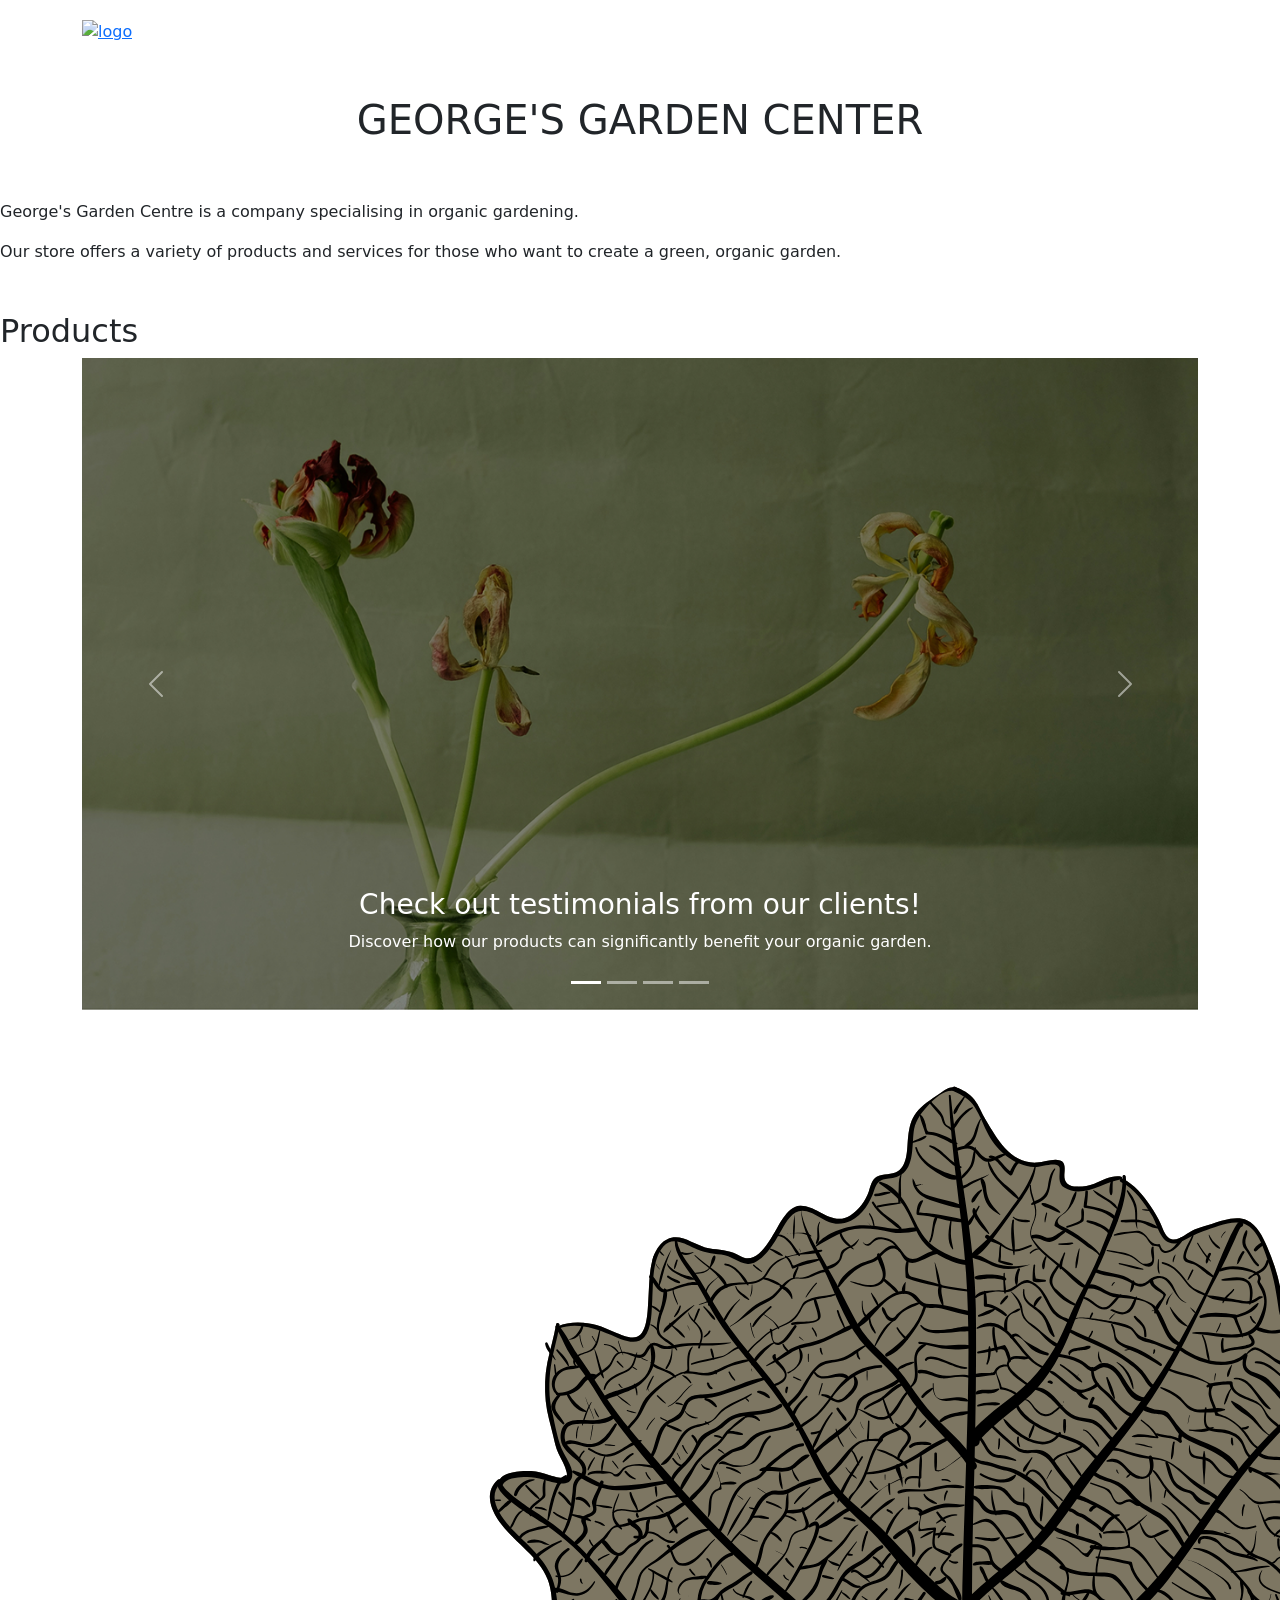
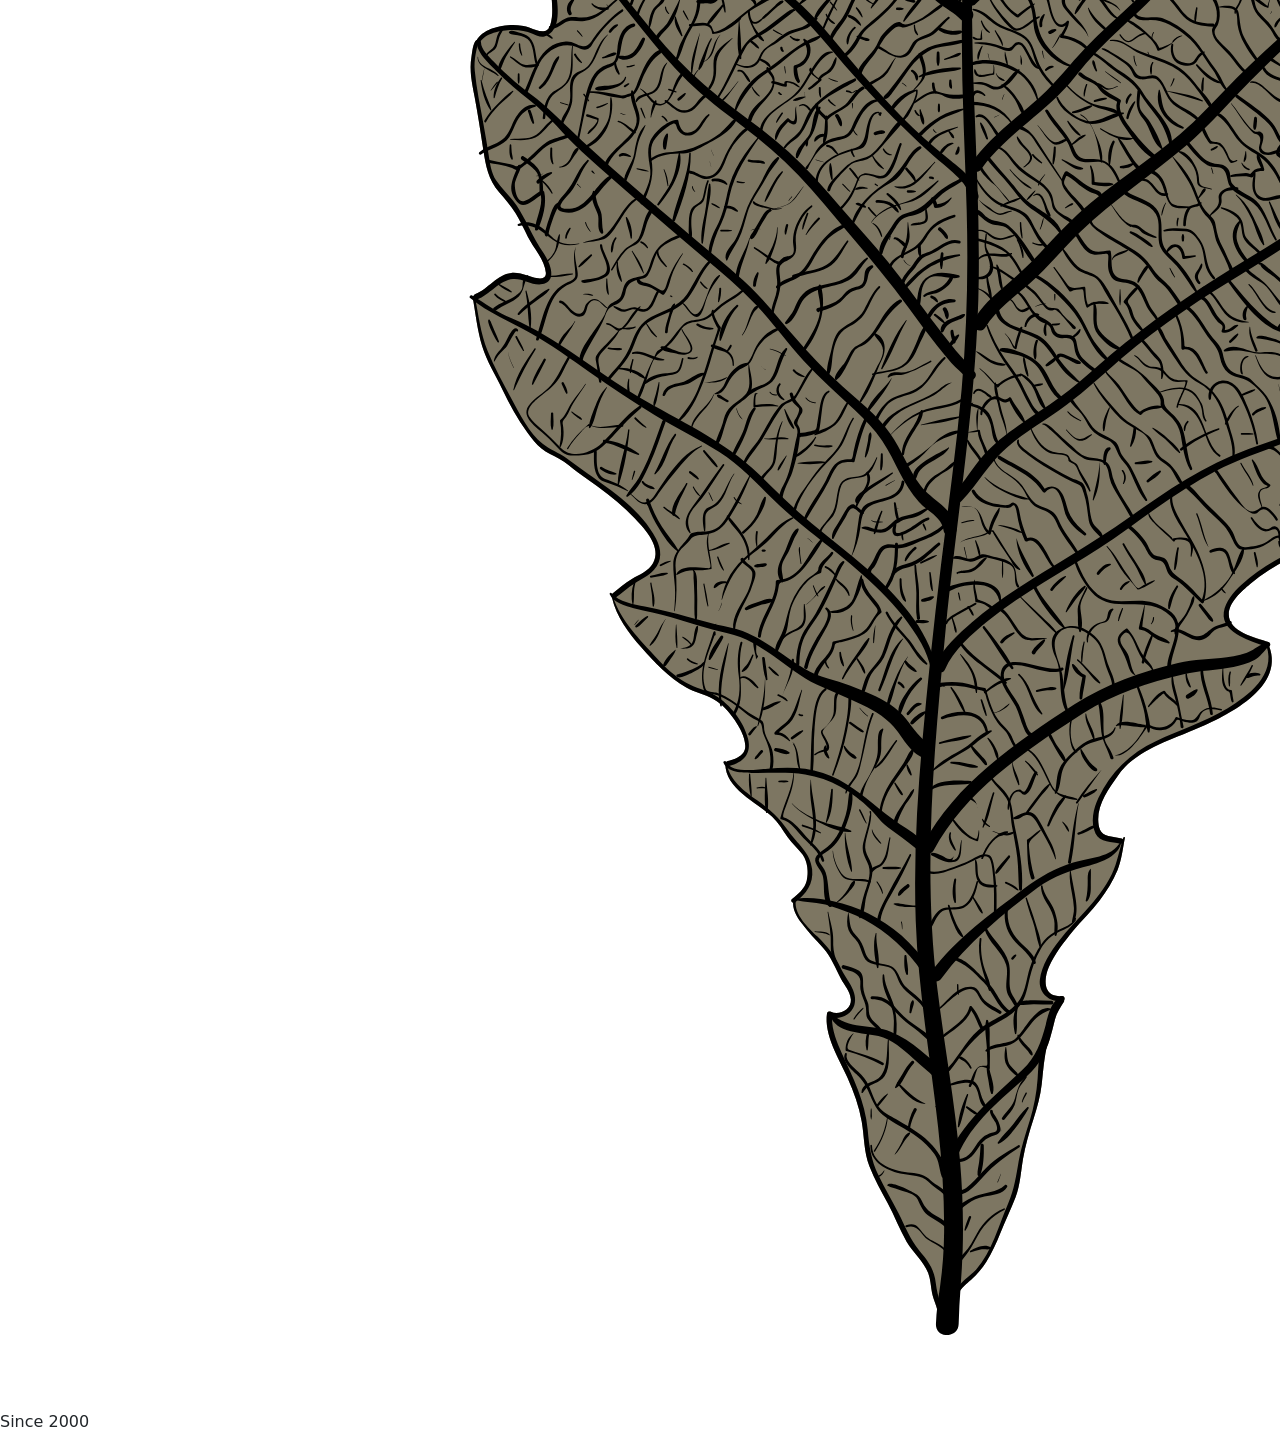
==== index.html @ 7729ed71 "feat: index page" ====
<!doctype html>
<html lang="en">

<head>
    <meta charset="utf-8">
    <meta name="viewport" content="width=device-width, initial-scale=1">
    <title>Georges Garden Center</title>
    <link href="scss/normalize.css" rel="stylesheet">
    <link href="https://cdn.jsdelivr.net/npm/bootstrap@5.3.8/dist/css/bootstrap.min.css" rel="stylesheet"
        integrity="sha384-sRIl4kxILFvY47J16cr9ZwB07vP4J8+LH7qKQnuqkuIAvNWLzeN8tE5YBujZqJLB" crossorigin="anonymous">
    <link href="scss/styles.css" rel="stylesheet">
</head>

<body>
    <nav class="navbar navbar-expand-lg navbar-dark fixed-top">
        <div class="container">
            <a class="logo" href="index.html">
                <img src="img/logo.pngX" alt="logo">
            </a>
            <div class="collapse navbar-collapse" id="navbarSupportedContent">
                <ul class="navbar-nav mb-2 ms-auto">
                    <li class="nav-item">
                        <a class="nav-link active" aria-current="page" href="index.html">HOME</a>
                    </li>
                    <li class="nav-item dropdown">
                        <a class="nav-link dropdown-toggle" href="#" role="button" data-bs-toggle="dropdown"
                            aria-expanded="false">
                            SHOP
                        </a>
                        <ul class="dropdown-menu">
                            <li><a class="dropdown-item" href="#">Plants</a></li>
                            <li><a class="dropdown-item" href="#">Pots</a></li>
                            <li><a class="dropdown-item" href="#">Garden tools</a></li>
                            <li><a class="dropdown-item" href="#">Gifts</a></li>
                            <li><a class="dropdown-item" href="#">Fertilisers</a></li>
                        </ul>
                    </li>
                    <li class="nav-item">
                        <a class="nav-link" href="about.html">ABOUT</a>
                    </li>
                    <li class="nav-item">
                        <a class="nav-link" href="contact.html">CONTACT</a>
                    </li>
                </ul>
            </div>
        </div>
    </nav>
    <header class="my-5">
        <div class="p-5 text-center hero">
            <h1>GEORGE'S GARDEN CENTER</h1>
        </div>
        <div class="header-about">
            <p>
                George's Garden Centre is a company specialising in organic gardening.
            </p>
            <p>
                Our store offers a variety of products and services for those who want to create a green, organic
                garden.
            </p>
        </div>
    </header>
    <main>
        <section class="products">
            <h2>Products</h2>
            <div class="product-cards">

            </div>
        </section><!-- Carousel section -->
        <section class="container">
            <div class="row">
                <div id="carouselExampleCaptions" class="carousel slide">
                    <div class="carousel-indicators">
                        <button type="button" data-bs-target="#carouselExampleCaptions" data-bs-slide-to="0"
                            class="active" aria-current="true" aria-label="Slide 1"></button>
                        <button type="button" data-bs-target="#carouselExampleCaptions" data-bs-slide-to="1"
                            aria-label="Slide 2"></button>
                        <button type="button" data-bs-target="#carouselExampleCaptions" data-bs-slide-to="2"
                            aria-label="Slide 3"></button>
                        <button type="button" data-bs-target="#carouselExampleCaptions" data-bs-slide-to="3"
                            aria-label="Slide 4"></button>
                    </div>
                    <div class="carousel-inner">
                        <div class="carousel-item active">
                            <img src="img/carousel/carousel1.png" class="d-block w-100"
                                alt="Weird upside down bear head">
                            <div class="carousel-caption d-none d-md-block">
                                <h3>Check out testimonials from our clients! </h3>
                                <p>Discover how our products can significantly benefit your organic garden.</p>
                            </div>
                        </div>
                        <div class="carousel-item">
                            <img src="img/carousel/carousel2.jpg" class="d-block w-100" alt="Clouds">
                            <div class="carousel-caption d-none d-md-block">
                                <h3>Britney Spears</h3>
                                <p>“I love how George’s Garden Centre makes organic gardening accessible and effective.
                                    I feel much more connected to nature.”</p>
                            </div>
                        </div>
                        <div class="carousel-item">
                            <img src="img/carousel/carousel3.jpg" class="d-block w-100" alt="Tiny camera">
                            <div class="carousel-caption d-none d-md-block">
                                <h3>Greta Thunberg</h3>
                                <p>“The sustainable approach of George’s Garden Centre shows that small actions can
                                    create a big environmental impact.”</p>
                            </div>
                        </div>
                        <div class="carousel-item">
                            <img src="img/carousel/carousel4.jpg" class="d-block w-100" alt="Tiny camera">
                            <div class="carousel-caption d-none d-md-block">
                                <h3>Tony Galati</h3>
                                <p>“If you want quality and results, this is the right place. Truly organic products,
                                    just the way I like it!” </p>
                            </div>
                        </div>
                    </div>
                    <button class="carousel-control-prev" type="button" data-bs-target="#carouselExampleCaptions"
                        data-bs-slide="prev">
                        <span class="carousel-control-prev-icon" aria-hidden="true"></span>
                        <span class="visually-hidden">Previous</span>
                    </button>
                    <button class="carousel-control-next" type="button" data-bs-target="#carouselExampleCaptions"
                        data-bs-slide="next">
                        <span class="carousel-control-next-icon" aria-hidden="true"></span>
                        <span class="visually-hidden">Next</span>
                    </button>
                </div>
            </div>
        </section>
    </main>
    <footer>
        <div class="footer">
            <img src="img/logo.png" alt="logo">
            <p>Since 2000</p>
        </div>
    </footer>
    <script src="https://cdn.jsdelivr.net/npm/bootstrap@5.3.8/dist/js/bootstrap.bundle.min.js"
        integrity="sha384-FKyoEForCGlyvwx9Hj09JcYn3nv7wiPVlz7YYwJrWVcXK/BmnVDxM+D2scQbITxI"
        crossorigin="anonymous"></script>
</body>

</html>
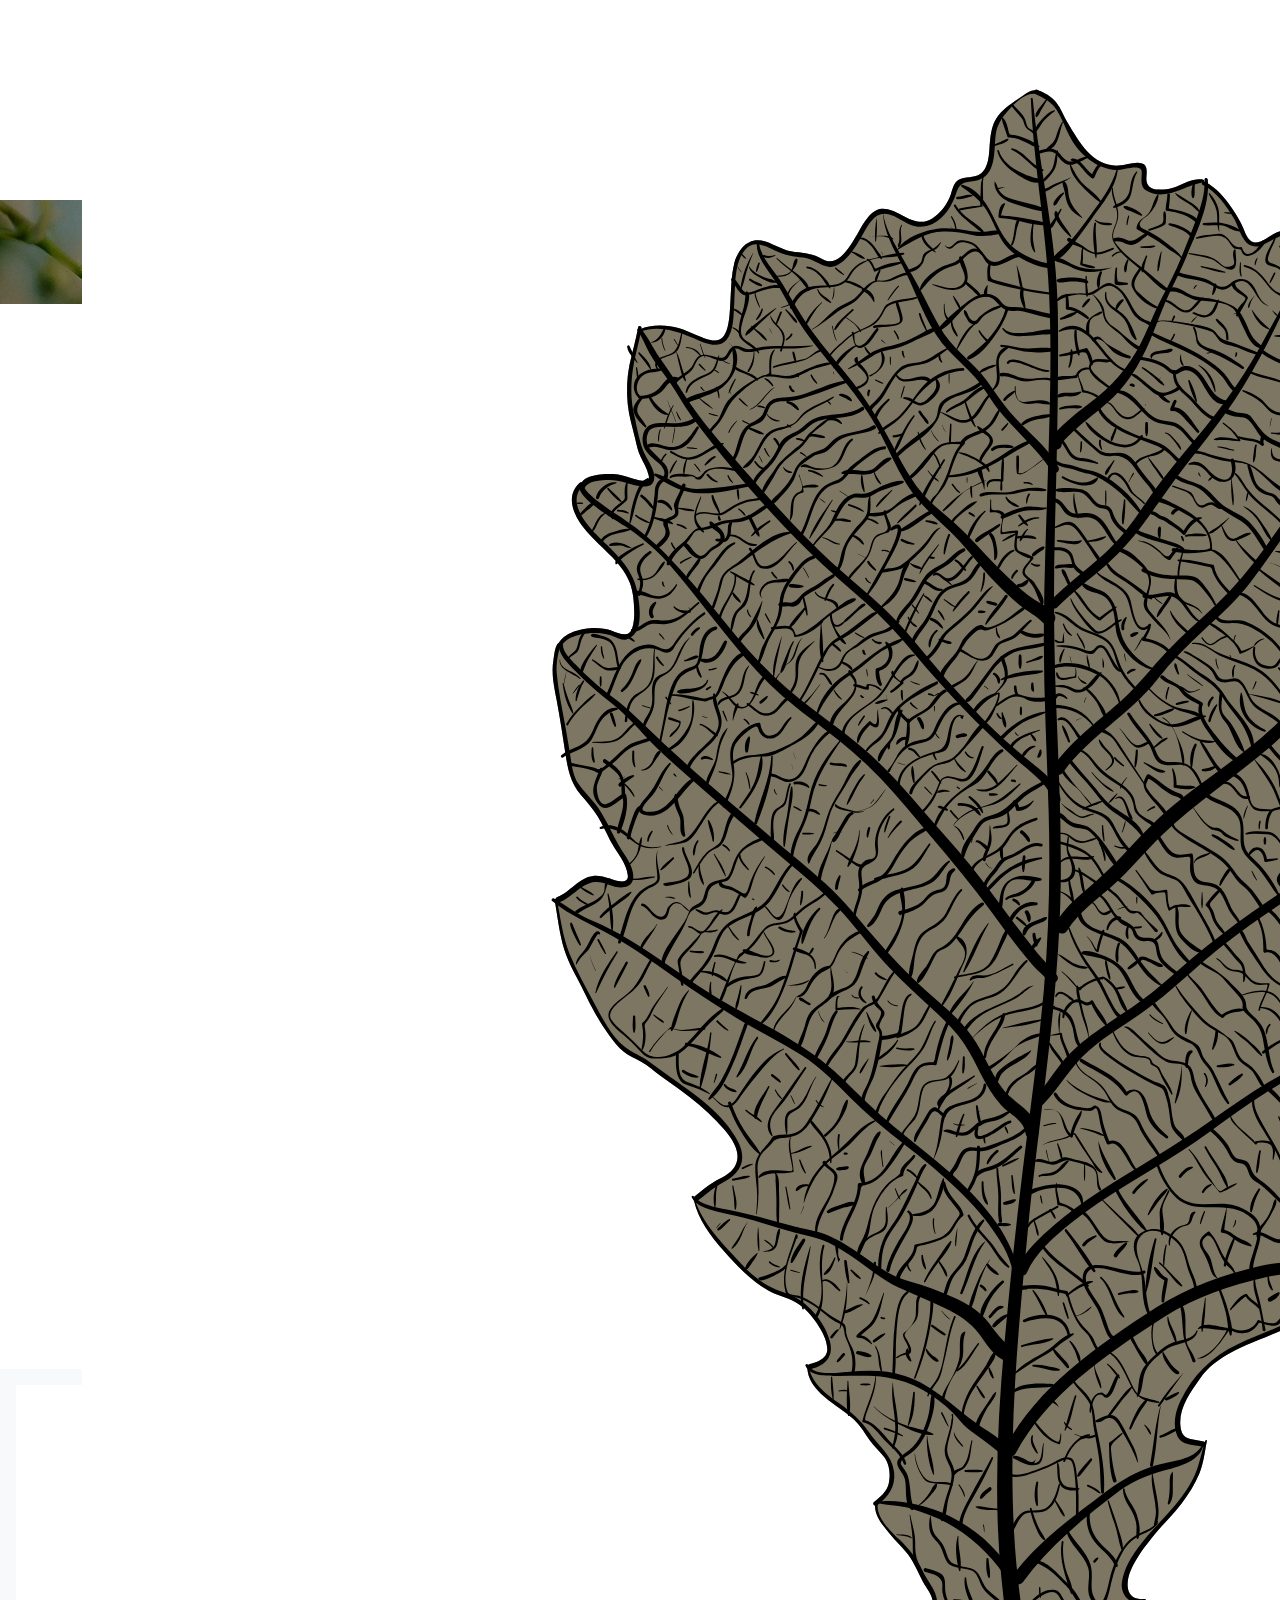
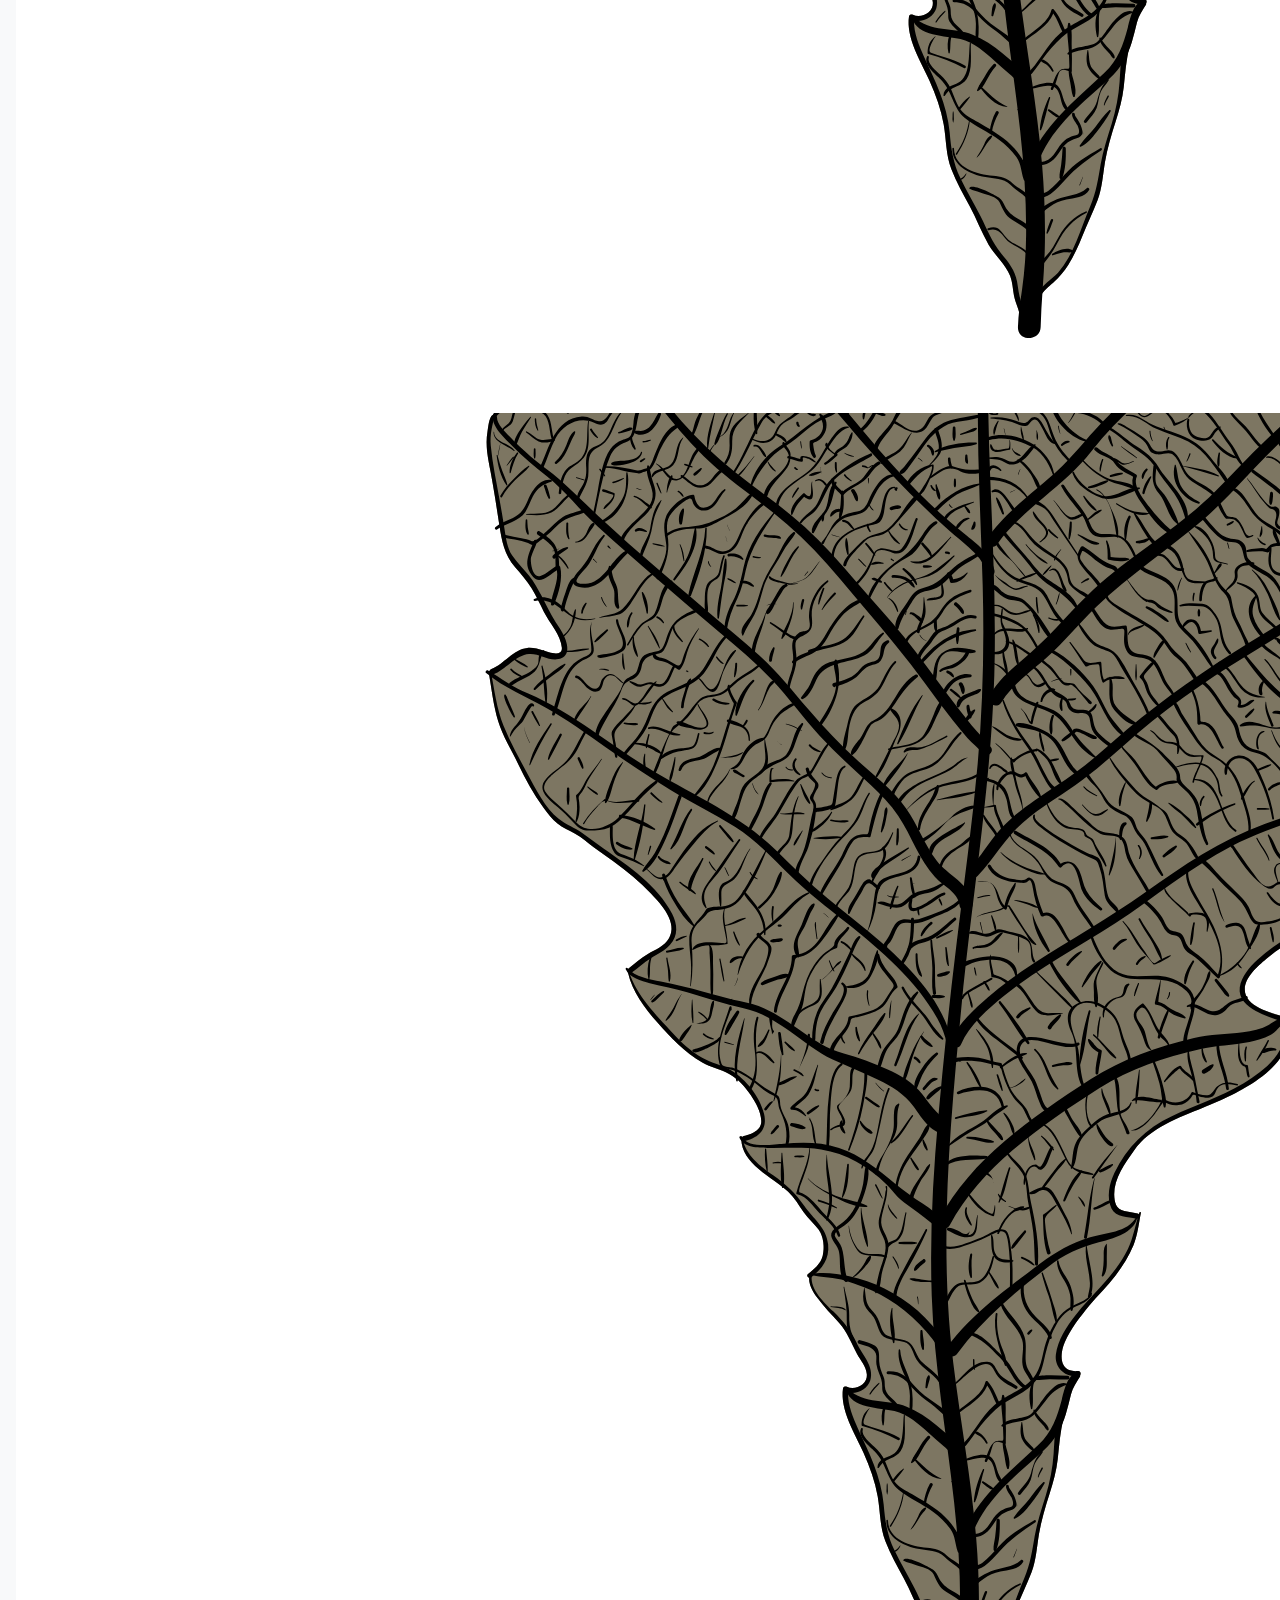
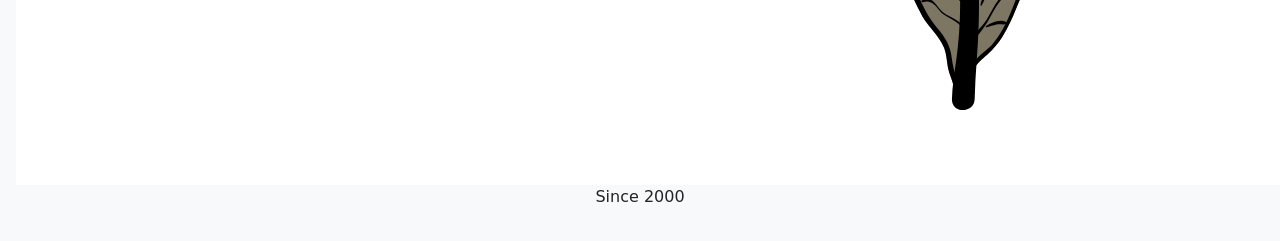
==== commit f1d14b64: "feat: index mobile first" ====
--- a/index.html
+++ b/index.html
@@ -9,22 +9,39 @@
     <link href="https://cdn.jsdelivr.net/npm/bootstrap@5.3.8/dist/css/bootstrap.min.css" rel="stylesheet"
         integrity="sha384-sRIl4kxILFvY47J16cr9ZwB07vP4J8+LH7qKQnuqkuIAvNWLzeN8tE5YBujZqJLB" crossorigin="anonymous">
     <link href="scss/styles.css" rel="stylesheet">
+    <link rel="preconnect" href="https://fonts.googleapis.com">
+    <link rel="preconnect" href="https://fonts.gstatic.com" crossorigin>
+    <link href="https://fonts.googleapis.com/css2?family=Aboreto&display=swap" rel="stylesheet">
+    <link href="https://fonts.googleapis.com/css2?family=Aboreto&family=Geist:wght@100..900&display=swap"
+        rel="stylesheet">
 </head>
 
 <body>
     <nav class="navbar navbar-expand-lg navbar-dark fixed-top">
         <div class="container">
-            <a class="logo" href="index.html">
-                <img src="img/logo.pngX" alt="logo">
+
+            <!-- Logo -->
+            <a href="index.html" class="navbar-brand">
+                <img class="logo" src="img/logo.png" alt="logo">
             </a>
+
+            <!-- Hamburger button -->
+            <button class="navbar-toggler" type="button" data-bs-toggle="collapse"
+                data-bs-target="#navbarSupportedContent" aria-controls="navbarSupportedContent" aria-expanded="false"
+                aria-label="Toggle navigation">
+                <span class="navbar-toggler-icon"></span>
+            </button>
+
+            <!-- Menu -->
             <div class="collapse navbar-collapse" id="navbarSupportedContent">
-                <ul class="navbar-nav mb-2 ms-auto">
-                    <li class="nav-item">
-                        <a class="nav-link active" aria-current="page" href="index.html">HOME</a>
-                    </li>
-                    <li class="nav-item dropdown">
-                        <a class="nav-link dropdown-toggle" href="#" role="button" data-bs-toggle="dropdown"
-                            aria-expanded="false">
+                <ul class="navbar-nav mb-2 mb-lg-0 ms-auto">
+
+                    <li class="nav-item pe-lg-5">
+                        <a class="nav-link active" href="index.html">HOME</a>
+                    </li>
+
+                    <li class="nav-item dropdown pe-lg-5">
+                        <a class="nav-link dropdown-toggle" href="#" role="button" data-bs-toggle="dropdown">
                             SHOP
                         </a>
                         <ul class="dropdown-menu">
@@ -35,37 +52,97 @@
                             <li><a class="dropdown-item" href="#">Fertilisers</a></li>
                         </ul>
                     </li>
-                    <li class="nav-item">
+
+                    <li class="nav-item pe-lg-5">
                         <a class="nav-link" href="about.html">ABOUT</a>
                     </li>
+
                     <li class="nav-item">
                         <a class="nav-link" href="contact.html">CONTACT</a>
                     </li>
+
                 </ul>
             </div>
         </div>
     </nav>
-    <header class="my-5">
-        <div class="p-5 text-center hero">
-            <h1>GEORGE'S GARDEN CENTER</h1>
-        </div>
-        <div class="header-about">
-            <p>
-                George's Garden Centre is a company specialising in organic gardening.
-            </p>
-            <p>
-                Our store offers a variety of products and services for those who want to create a green, organic
-                garden.
-            </p>
+    <header>
+        <div class="full-width d-flex align-items-center pt-5">
+            <div class="container">
+                <div class="p-5 text-center hero text-black">
+                    <h1>GEORGE'S GARDEN CENTRE</h1>
+                </div>
+            </div>
+        </div>
+        <div class="index-content">
+            <div class="index-content full-width d-flex align-items-center justify-content-center"
+                style="background-image: url('/img/index-content.png');">
+                <div class="d-flex align-items-center justify-content-center">
+                    <div class="text-center hero text-white">
+                        <p>
+                            George's Garden Centre is a company specialising in organic gardening.
+                        </p>
+                        &nbsp;
+                        <p>
+                            Our store offers a variety of products and services for those who want to create a green,
+                            organic
+                            garden.
+                        </p>
+                    </div>
+                </div>
+            </div>
         </div>
     </header>
     <main>
-        <section class="products">
-            <h2>Products</h2>
+        <section class="m-5 products text-center">
+            <h2>PRODUCTS</h2>
             <div class="product-cards">
-
-            </div>
-        </section><!-- Carousel section -->
+                <div class="container py-5">
+                    <div class="row g-4 justify-content-center">
+                        <div class="plants-img col-12 col-sm-12 col-md-6 col-lg-4">
+                            <div class="card h-100">
+                                <div
+                                    class="card-body d-flex align-items-center justify-content-center text-center text-white">
+                                    <h3>PLANTS</h3>
+                                </div>
+                            </div>
+                        </div>
+                        <div class="pots-img col-12 col-sm-12 col-md-6 col-lg-4">
+                            <div class="card h-100">
+                                <div
+                                    class="card-body d-flex align-items-center justify-content-center text-center text-white">
+                                    <h3>POTS</h3>
+                                </div>
+                            </div>
+                        </div>
+                        <div class="tools-img col-12 col-sm-12 col-md-6 col-lg-4">
+                            <div class="card h-100">
+                                <div
+                                    class="card-body d-flex align-items-center justify-content-center text-center text-white">
+                                    <h3>GARDEN TOOLS</h3>
+                                </div>
+                            </div>
+                        </div>
+                        <div class="gifts-img col-12 col-sm-12 col-md-6 col-lg-4">
+                            <div class="card h-100">
+                                <div
+                                    class="card-body d-flex align-items-center justify-content-center text-center text-white">
+                                    <h3>GIFTS</h3>
+                                </div>
+                            </div>
+                        </div>
+                        <div class="fertilisers-img col-12 col-sm-12 col-md-6 col-lg-4">
+                            <div class="card h-100">
+                                <div
+                                    class="card-body d-flex align-items-center justify-content-center text-center text-white">
+                                    <h3>FERTILISERS</h3>
+                                </div>
+                            </div>
+                        </div>
+                    </div>
+                </div>
+            </div>
+        </section>
+        <!-- Carousel section -->
         <section class="container">
             <div class="row">
                 <div id="carouselExampleCaptions" class="carousel slide">
@@ -81,7 +158,7 @@
                     </div>
                     <div class="carousel-inner">
                         <div class="carousel-item active">
-                            <img src="img/carousel/carousel1.png" class="d-block w-100"
+                            <img src="img/carousel/carousel1.png" class="carousel-img d-block w-100"
                                 alt="Weird upside down bear head">
                             <div class="carousel-caption d-none d-md-block">
                                 <h3>Check out testimonials from our clients! </h3>
@@ -89,7 +166,7 @@
                             </div>
                         </div>
                         <div class="carousel-item">
-                            <img src="img/carousel/carousel2.jpg" class="d-block w-100" alt="Clouds">
+                            <img src="img/carousel/carousel2.jpg" class="carousel-img d-block w-100" alt="Clouds">
                             <div class="carousel-caption d-none d-md-block">
                                 <h3>Britney Spears</h3>
                                 <p>“I love how George’s Garden Centre makes organic gardening accessible and effective.
@@ -97,7 +174,7 @@
                             </div>
                         </div>
                         <div class="carousel-item">
-                            <img src="img/carousel/carousel3.jpg" class="d-block w-100" alt="Tiny camera">
+                            <img src="img/carousel/carousel3.jpg" class="carousel-img d-block w-100" alt="Tiny camera">
                             <div class="carousel-caption d-none d-md-block">
                                 <h3>Greta Thunberg</h3>
                                 <p>“The sustainable approach of George’s Garden Centre shows that small actions can
@@ -105,7 +182,7 @@
                             </div>
                         </div>
                         <div class="carousel-item">
-                            <img src="img/carousel/carousel4.jpg" class="d-block w-100" alt="Tiny camera">
+                            <img src="img/carousel/carousel4.jpg" class="carousel-img d-block w-100" alt="Tiny camera">
                             <div class="carousel-caption d-none d-md-block">
                                 <h3>Tony Galati</h3>
                                 <p>“If you want quality and results, this is the right place. Truly organic products,
@@ -127,15 +204,15 @@
             </div>
         </section>
     </main>
-    <footer>
-        <div class="footer">
-            <img src="img/logo.png" alt="logo">
+    <footer class="bg-body-tertiary text-center">
+        <div class="footer p-3">
+            <img class="logo text-center" src="img/logo.png" alt="logo">
             <p>Since 2000</p>
         </div>
     </footer>
     <script src="https://cdn.jsdelivr.net/npm/bootstrap@5.3.8/dist/js/bootstrap.bundle.min.js"
-        integrity="sha384-FKyoEForCGlyvwx9Hj09JcYn3nv7wiPVlz7YYwJrWVcXK/BmnVDxM+D2scQbITxI"
-        crossorigin="anonymous"></script>
+        integrity="sha384-FKyoEForCGlyvwx9Hj09JcYn3nv7wiPVlz7YYwJrWVcXK/BmnVDxM+D2scQbITxI" crossorigin="anonymous">
+        </script>
 </body>
 
 </html>
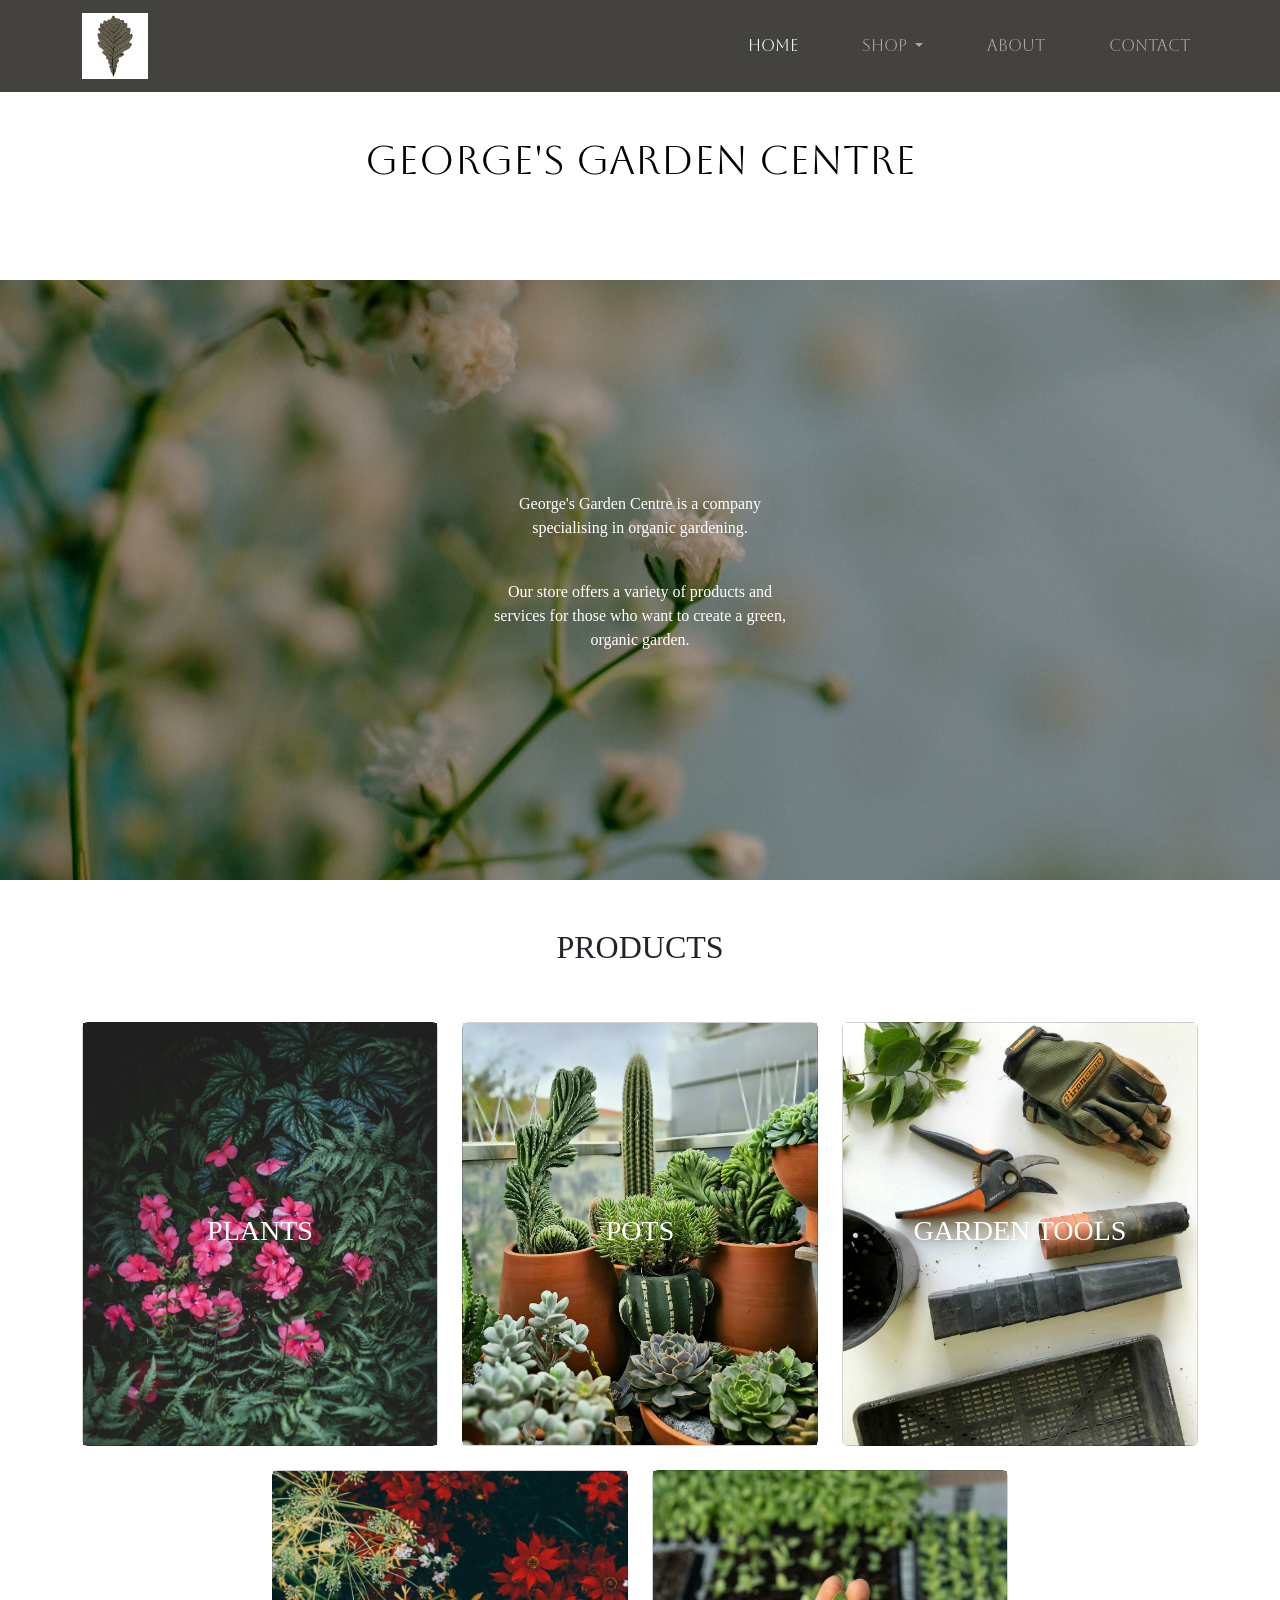
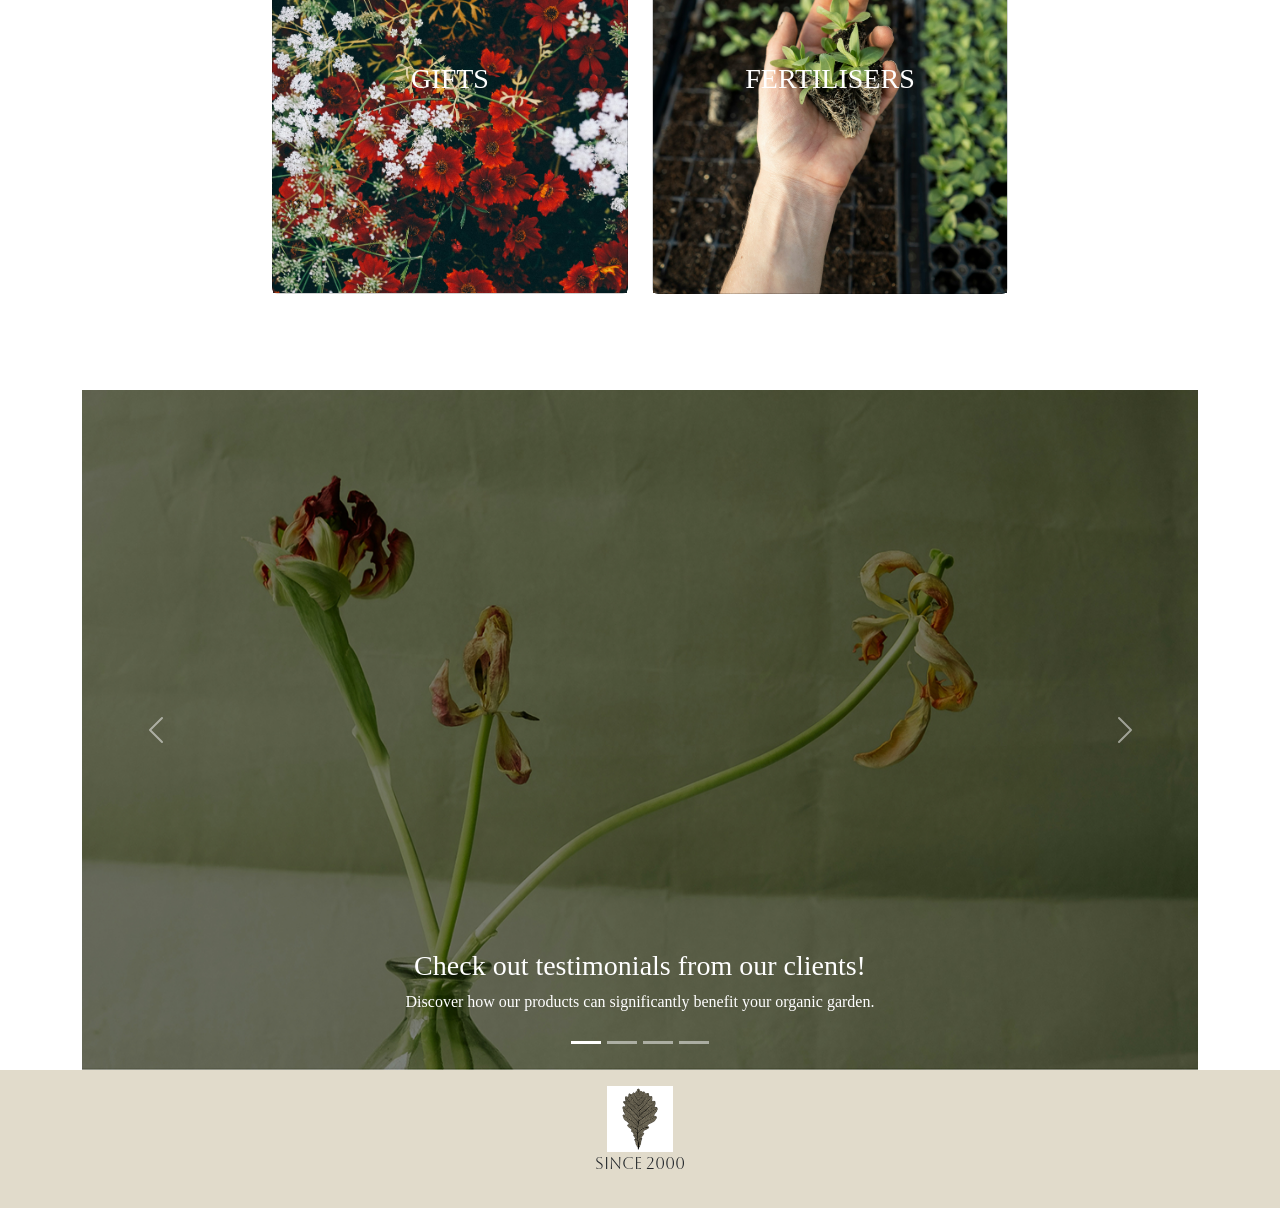
==== commit 7af9c3a5: "feat: plants page mobile first" ====
--- a/index.html
+++ b/index.html
@@ -45,7 +45,7 @@
                             SHOP
                         </a>
                         <ul class="dropdown-menu">
-                            <li><a class="dropdown-item" href="#">Plants</a></li>
+                            <li><a class="dropdown-item" href="plants.html">Plants</a></li>
                             <li><a class="dropdown-item" href="#">Pots</a></li>
                             <li><a class="dropdown-item" href="#">Garden tools</a></li>
                             <li><a class="dropdown-item" href="#">Gifts</a></li>
@@ -99,44 +99,54 @@
                 <div class="container py-5">
                     <div class="row g-4 justify-content-center">
                         <div class="plants-img col-12 col-sm-12 col-md-6 col-lg-4">
-                            <div class="card h-100">
-                                <div
-                                    class="card-body d-flex align-items-center justify-content-center text-center text-white">
-                                    <h3>PLANTS</h3>
-                                </div>
-                            </div>
+                            <a class="text-decoration-none" href="plants.html">
+                                <div class="card h-100">
+                                    <div
+                                        class="card-body d-flex align-items-center justify-content-center text-center text-white">
+                                        <h3>PLANTS</h3>
+                                    </div>
+                                </div>
+                            </a>
                         </div>
                         <div class="pots-img col-12 col-sm-12 col-md-6 col-lg-4">
-                            <div class="card h-100">
-                                <div
-                                    class="card-body d-flex align-items-center justify-content-center text-center text-white">
-                                    <h3>POTS</h3>
-                                </div>
-                            </div>
+                            <a class="text-decoration-none" href="#"> <!-- To do: go to pots page -->
+                                <div class="card h-100">
+                                    <div
+                                        class="card-body d-flex align-items-center justify-content-center text-center text-white">
+                                        <h3>POTS</h3>
+                                    </div>
+                                </div>
+                            </a>
                         </div>
                         <div class="tools-img col-12 col-sm-12 col-md-6 col-lg-4">
-                            <div class="card h-100">
-                                <div
-                                    class="card-body d-flex align-items-center justify-content-center text-center text-white">
-                                    <h3>GARDEN TOOLS</h3>
-                                </div>
-                            </div>
+                            <a class="text-decoration-none" href="#"> <!-- To do: go to garden tools page -->
+                                <div class="card h-100">
+                                    <div
+                                        class="card-body d-flex align-items-center justify-content-center text-center text-white">
+                                        <h3>GARDEN TOOLS</h3>
+                                    </div>
+                                </div>
+                            </a>
                         </div>
                         <div class="gifts-img col-12 col-sm-12 col-md-6 col-lg-4">
-                            <div class="card h-100">
-                                <div
-                                    class="card-body d-flex align-items-center justify-content-center text-center text-white">
-                                    <h3>GIFTS</h3>
-                                </div>
-                            </div>
+                            <a class="text-decoration-none" href="#"> <!-- To do: go to gifts page -->
+                                <div class="card h-100">
+                                    <div
+                                        class="card-body d-flex align-items-center justify-content-center text-center text-white">
+                                        <h3>GIFTS</h3>
+                                    </div>
+                                </div>
+                            </a>
                         </div>
                         <div class="fertilisers-img col-12 col-sm-12 col-md-6 col-lg-4">
-                            <div class="card h-100">
-                                <div
-                                    class="card-body d-flex align-items-center justify-content-center text-center text-white">
-                                    <h3>FERTILISERS</h3>
-                                </div>
-                            </div>
+                            <a class="text-decoration-none" href="#"> <!-- To do: go to fertilisers page -->
+                                <div class="card h-100">
+                                    <div
+                                        class="card-body d-flex align-items-center justify-content-center text-center text-white">
+                                        <h3>FERTILISERS</h3>
+                                    </div>
+                                </div>
+                            </a>
                         </div>
                     </div>
                 </div>
--- a/scss/styles.css
+++ b/scss/styles.css
@@ -0,0 +1,442 @@
+.logo {
+  height: 66px;
+  width: 66px;
+}
+
+.navbar {
+  background-color: #44423E;
+  font-family: "Aboreto", system-ui;
+}
+
+.navbar-toggler {
+  border: none;
+}
+
+.navbar-toggler:focus {
+  box-shadow: none;
+}
+
+h1, h4 {
+  font-family: "Aboreto", system-ui;
+  font-weight: 128px;
+  font-style: normal;
+}
+
+h2, h3, p {
+  font-family: Garamond;
+  font-weight: 40px;
+  font-style: normal;
+}
+
+.header-title {
+  height: 600px;
+}
+
+.full-width {
+  background-size: cover; /* Scales image to fill container */
+  background-position: center; /* Keeps image centered */
+  background-repeat: no-repeat;
+  min-height: 280px;
+}
+
+.products-header {
+  height: 300px;
+  background-position: top;
+}
+
+.index-content {
+  height: 600px;
+}
+.index-content p {
+  width: 300px;
+}
+
+.product-cards {
+  height: 100%;
+}
+
+.plants-img div {
+  background-image: url(../img/products/plants.jpg);
+  background-repeat: no-repeat;
+  background-size: cover;
+  background-position: center;
+  min-height: 100px;
+  height: 320px;
+}
+
+@media (min-width: 789px) {
+  .plants-img {
+    height: 424px;
+  }
+}
+.pots-img div {
+  background-image: url(../img/products/pots.jpg);
+  background-repeat: no-repeat;
+  background-size: cover;
+  background-position: center;
+  min-height: 100px;
+  height: 320px;
+}
+
+@media (min-width: 789px) {
+  .pots-img {
+    height: 424px;
+  }
+}
+.tools-img div {
+  background-image: url(../img/products/tools.jpg);
+  background-repeat: no-repeat;
+  background-size: cover;
+  background-position: center;
+  min-height: 100px;
+  height: 320px;
+}
+
+@media (min-width: 789px) {
+  .tools-img {
+    height: 424px;
+  }
+}
+.gifts-img div {
+  background-image: url(../img/products/gifts.jpg);
+  background-repeat: no-repeat;
+  background-size: cover;
+  background-position: center;
+  min-height: 100px;
+  height: 320px;
+}
+
+@media (min-width: 789px) {
+  .gifts-img {
+    height: 424px;
+  }
+}
+.fertilisers-img div {
+  background-image: url(../img/products/fertilisers.jpg);
+  background-repeat: no-repeat;
+  background-size: cover;
+  background-position: center;
+  min-height: 100px;
+  height: 320px;
+}
+
+@media (min-width: 789px) {
+  .fertilisers-img {
+    height: 424px;
+  }
+}
+.plant-1-img div {
+  background-image: url(../img/plants/plant-1.jpg);
+  background-repeat: no-repeat;
+  background-size: cover;
+  background-position: center;
+  min-height: 100px;
+  height: 320px;
+}
+
+@media (min-width: 789px) {
+  .plant-1-img {
+    height: 360px;
+  }
+}
+.plant-2-img div {
+  background-image: url(../img/plants/plant-2.jpg);
+  background-repeat: no-repeat;
+  background-size: cover;
+  background-position: center;
+  min-height: 100px;
+  height: 320px;
+}
+
+@media (min-width: 789px) {
+  .plant-2-img {
+    height: 360px;
+  }
+}
+.plant-3-img div {
+  background-image: url(../img/plants/plant-3.jpg);
+  background-repeat: no-repeat;
+  background-size: cover;
+  background-position: center;
+  min-height: 100px;
+  height: 320px;
+}
+
+@media (min-width: 789px) {
+  .plant-3-img {
+    height: 360px;
+  }
+}
+.plant-4-img div {
+  background-image: url(../img/plants/plant-4.jpg);
+  background-repeat: no-repeat;
+  background-size: cover;
+  background-position: center;
+  min-height: 100px;
+  height: 320px;
+}
+
+@media (min-width: 789px) {
+  .plant-4-img {
+    height: 360px;
+  }
+}
+.plant-5-img div {
+  background-image: url(../img/plants/plant-5.jpg);
+  background-repeat: no-repeat;
+  background-size: cover;
+  background-position: center;
+  min-height: 100px;
+  height: 320px;
+}
+
+@media (min-width: 789px) {
+  .plant-5-img {
+    height: 360px;
+  }
+}
+.plant-6-img div {
+  background-image: url(../img/plants/plant-6.jpg);
+  background-repeat: no-repeat;
+  background-size: cover;
+  background-position: center;
+  min-height: 100px;
+  height: 320px;
+}
+
+@media (min-width: 789px) {
+  .plant-6-img {
+    height: 360px;
+  }
+}
+.plant-7-img div {
+  background-image: url(../img/plants/plant-7.jpg);
+  background-repeat: no-repeat;
+  background-size: cover;
+  background-position: center;
+  min-height: 100px;
+  height: 320px;
+}
+
+@media (min-width: 789px) {
+  .plant-7-img {
+    height: 360px;
+  }
+}
+.plant-8-img div {
+  background-image: url(../img/plants/plant-8.jpg);
+  background-repeat: no-repeat;
+  background-size: cover;
+  background-position: center;
+  min-height: 100px;
+  height: 320px;
+}
+
+@media (min-width: 789px) {
+  .plant-8-img {
+    height: 360px;
+  }
+}
+.plant-9-img div {
+  background-image: url(../img/plants/plant-9.jpg);
+  background-repeat: no-repeat;
+  background-size: cover;
+  background-position: center;
+  min-height: 100px;
+  height: 320px;
+}
+
+@media (min-width: 789px) {
+  .plant-9-img {
+    height: 360px;
+  }
+}
+.plant-10-img div {
+  background-image: url(../img/plants/plant-10.jpg);
+  background-repeat: no-repeat;
+  background-size: cover;
+  background-position: center;
+  min-height: 100px;
+  height: 320px;
+}
+
+@media (min-width: 789px) {
+  .plant-10-img {
+    height: 360px;
+  }
+}
+.plant-11-img div {
+  background-image: url(../img/plants/plant-11.jpg);
+  background-repeat: no-repeat;
+  background-size: cover;
+  background-position: center;
+  min-height: 100px;
+  height: 320px;
+}
+
+@media (min-width: 789px) {
+  .plant-11-img {
+    height: 360px;
+  }
+}
+.plant-12-img div {
+  background-image: url(../img/plants/plant-12.jpg);
+  background-repeat: no-repeat;
+  background-size: cover;
+  background-position: center;
+  min-height: 100px;
+  height: 320px;
+}
+
+@media (min-width: 789px) {
+  .plant-12-img {
+    height: 360px;
+  }
+}
+.plant-13-img div {
+  background-image: url(../img/plants/plant-13.jpg);
+  background-repeat: no-repeat;
+  background-size: cover;
+  background-position: center;
+  min-height: 100px;
+  height: 320px;
+}
+
+@media (min-width: 789px) {
+  .plant-13-img {
+    height: 360px;
+  }
+}
+.plant-14-img div {
+  background-image: url(../img/plants/plant-14.jpg);
+  background-repeat: no-repeat;
+  background-size: cover;
+  background-position: center;
+  min-height: 100px;
+  height: 320px;
+}
+
+@media (min-width: 789px) {
+  .plant-14-img {
+    height: 360px;
+  }
+}
+.plant-15-img div {
+  background-image: url(../img/plants/plant-15.jpg);
+  background-repeat: no-repeat;
+  background-size: cover;
+  background-position: center;
+  min-height: 100px;
+  height: 320px;
+}
+
+@media (min-width: 789px) {
+  .plant-15-img {
+    height: 360px;
+  }
+}
+.plant-16-img div {
+  background-image: url(../img/plants/plant-16.jpg);
+  background-repeat: no-repeat;
+  background-size: cover;
+  background-position: center;
+  min-height: 100px;
+  height: 320px;
+}
+
+@media (min-width: 789px) {
+  .plant-16-img {
+    height: 360px;
+  }
+}
+.plant-17-img div {
+  background-image: url(../img/plants/plant-17.jpg);
+  background-repeat: no-repeat;
+  background-size: cover;
+  background-position: center;
+  min-height: 100px;
+  height: 320px;
+}
+
+@media (min-width: 789px) {
+  .plant-17-img {
+    height: 360px;
+  }
+}
+.plant-18-img div {
+  background-image: url(../img/plants/plant-18.jpg);
+  background-repeat: no-repeat;
+  background-size: cover;
+  background-position: center;
+  min-height: 100px;
+  height: 320px;
+}
+
+@media (min-width: 789px) {
+  .plant-18-img {
+    height: 360px;
+  }
+}
+.plant-19-img div {
+  background-image: url(../img/plants/plant-19.jpg);
+  background-repeat: no-repeat;
+  background-size: cover;
+  background-position: center;
+  min-height: 100px;
+  height: 320px;
+}
+
+@media (min-width: 789px) {
+  .plant-19-img {
+    height: 360px;
+  }
+}
+.plant-20-img div {
+  background-image: url(../img/plants/plant-20.jpg);
+  background-repeat: no-repeat;
+  background-size: cover;
+  background-position: center;
+  min-height: 100px;
+  height: 320px;
+}
+
+@media (min-width: 789px) {
+  .plant-20-img {
+    height: 360px;
+  }
+}
+.carousel-img, .video-content {
+  height: 300px;
+}
+
+@media (min-width: 789px) {
+  .carousel-img {
+    height: 500px;
+  }
+}
+@media (min-width: 943px) {
+  .carousel-img {
+    height: 680px;
+  }
+}
+.about-content, .form-contact {
+  background-color: #7d7662;
+}
+
+.contact-btn {
+  font-family: "Aboreto", system-ui;
+  background: #E1DBCB;
+  height: 48px;
+  width: 400px;
+}
+
+.video-body {
+  background-color: #EEEEEB;
+}
+
+.footer {
+  background-color: #E1DBCB;
+}
+.footer p {
+  font-family: "Aboreto", system-ui;
+}/*# sourceMappingURL=styles.css.map */
